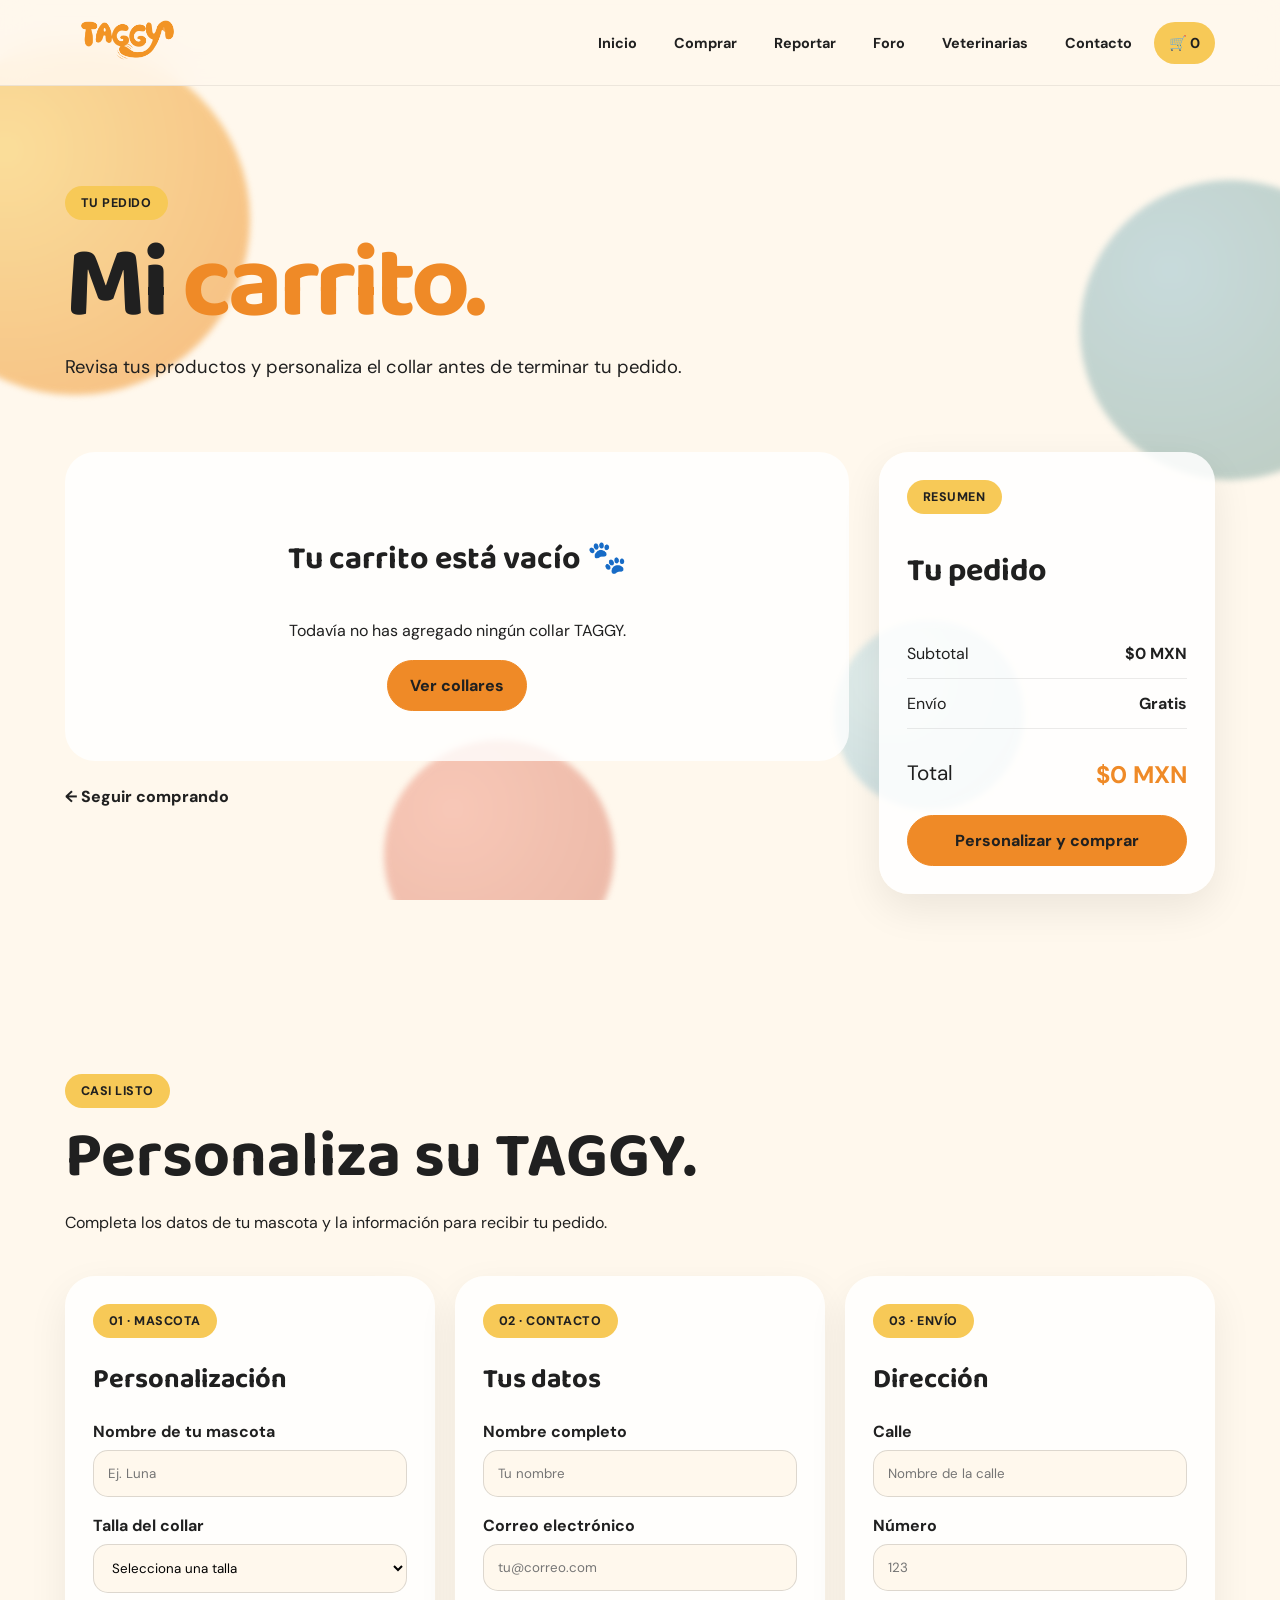
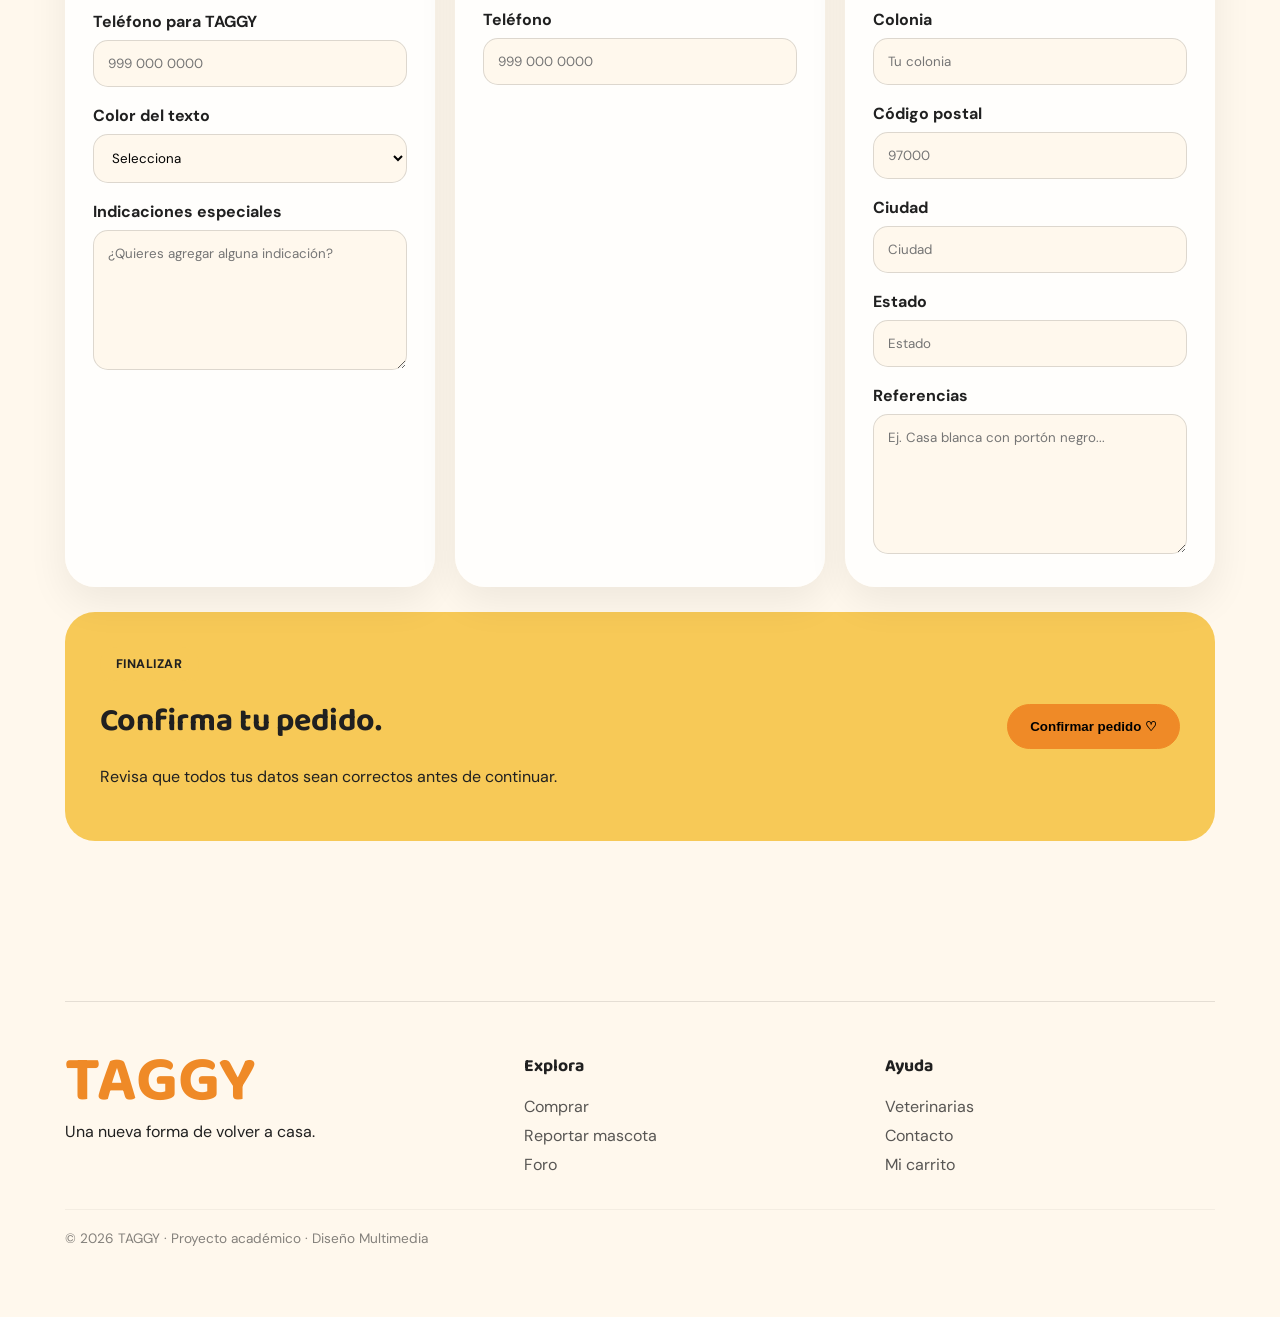
==== carrito.html @ a8201f5d "Add files via upload" ====
<!DOCTYPE html>
<html lang="es">

<head>

    <meta charset="UTF-8">

    <meta
        name="viewport"
        content="width=device-width, initial-scale=1.0"
    >

    <title>TAGGY | Mi carrito</title>
    <meta name="description" content="TAGGY: collares de identificación para mascotas, reportes de mascotas perdidas, foro y veterinarias aliadas.">
    <meta name="theme-color" content="#FFF8ED">
    <link rel="icon" href="taggy-logo.png">

    <link rel="stylesheet" href="styles.css">

</head>


<body>

    <div class="loader" aria-hidden="true"><img src="taggy-logo.png" alt=""></div>
    <div class="progress"></div>

    <!-- FONDO -->

    <div class="background">
        <div class="orb orb1"></div>
        <div class="orb orb2"></div>
        <div class="orb orb3"></div>
        <div class="orb orb4"></div>
    </div>


    <!-- MENÚ -->

    <header>

        <nav>

            <a href="index.html">

                <img
                    src="taggy-logo.png"
                    class="logo"
                    alt="TAGGY"
                >

            </a>


            <div class="menu">

                <a href="index.html">
                    Inicio
                </a>

                <a href="comprar.html">
                    Comprar
                </a>

                <a href="reportar.html">
                    Reportar
                </a>

                <a href="foro.html">
                    Foro
                </a>

                <a href="veterinarias.html">
                    Veterinarias
                </a>

                <a href="contacto.html">
                    Contacto
                </a>

                <a href="carrito.html" class="active">
                    🛒 <span id="cartCount">0</span>
                </a>

            </div>

        </nav>

    </header>


    <main>

        <!-- TÍTULO -->

        <section class="page-title">

            <span class="tag">
                TU PEDIDO
            </span>

            <h1>
                Mi
                <span>carrito.</span>
            </h1>

            <p>
                Revisa tus productos y personaliza el collar
                antes de terminar tu pedido.
            </p>

        </section>


        <!-- CARRITO -->

        <section class="cart-layout">


            <!-- PRODUCTOS -->

            <div>

                <div
                    id="cartItems"
                    class="cart-items"
                >
                </div>


                <a
                    href="comprar.html"
                    class="continue-shopping"
                >
                    ← Seguir comprando
                </a>

            </div>


            <!-- RESUMEN -->

            <div class="cart-summary">

                <span class="tag">
                    RESUMEN
                </span>

                <h3>
                    Tu pedido
                </h3>


                <div class="summary-line">

                    <span>
                        Subtotal
                    </span>

                    <strong id="cartSubtotal">
                        $0 MXN
                    </strong>

                </div>


                <div class="summary-line">

                    <span>
                        Envío
                    </span>

                    <strong>
                        Gratis
                    </strong>

                </div>


                <div class="summary-total">

                    <span>
                        Total
                    </span>

                    <strong id="cartTotal">
                        $0 MXN
                    </strong>

                </div>


                <a
                    href="#checkout"
                    class="button primary checkout-button"
                >
                    Personalizar y comprar
                </a>

            </div>

        </section>


        <!-- CHECKOUT -->

        <section
            class="section"
            id="checkout"
        >

            <div class="checkout-title">

                <span class="tag">
                    CASI LISTO
                </span>

                <h2>
                    Personaliza su TAGGY.
                </h2>

                <p>
                    Completa los datos de tu mascota y la
                    información para recibir tu pedido.
                </p>

            </div>


            <form id="checkoutForm">


                <div class="checkout-grid">


                    <!-- PERSONALIZACIÓN -->

                    <div class="checkout-card">

                        <span class="tag">
                            01 · MASCOTA
                        </span>

                        <h3>
                            Personalización
                        </h3>


                        <label>
                            Nombre de tu mascota
                        </label>

                        <input
                            type="text"
                            id="petName"
                            name="petName"
                            placeholder="Ej. Luna"
                            maxlength="15"
                            required
                        >


                        <label>
                            Talla del collar
                        </label>

                        <select
                            id="collarSize"
                            name="collarSize"
                            required
                        >

                            <option value="">
                                Selecciona una talla
                            </option>

                            <option value="CH">
                                CH · Pequeño
                            </option>

                            <option value="M">
                                M · Mediano
                            </option>

                            <option value="G">
                                G · Grande
                            </option>

                        </select>


                        <label>
                            Teléfono para TAGGY
                        </label>

                        <input
                            type="tel"
                            id="tagPhone"
                            name="tagPhone"
                            placeholder="999 000 0000"
                            required
                        >


                        <label>
                            Color del texto
                        </label>

                        <select
                            id="textColor"
                            name="textColor"
                            required
                        >

                            <option value="">
                                Selecciona
                            </option>

                            <option value="Negro">
                                Negro
                            </option>

                            <option value="Blanco">
                                Blanco
                            </option>

                            <option value="Naranja">
                                Naranja
                            </option>

                        </select>


                        <label>
                            Indicaciones especiales
                        </label>

                        <textarea
                            id="customNotes"
                            name="customNotes"
                            placeholder="¿Quieres agregar alguna indicación?"
                        ></textarea>

                    </div>


                    <!-- DATOS DEL CLIENTE -->

                    <div class="checkout-card">

                        <span class="tag">
                            02 · CONTACTO
                        </span>

                        <h3>
                            Tus datos
                        </h3>


                        <label>
                            Nombre completo
                        </label>

                        <input
                            type="text"
                            id="customerName"
                            name="customerName"
                            placeholder="Tu nombre"
                            required
                        >


                        <label>
                            Correo electrónico
                        </label>

                        <input
                            type="email"
                            id="customerEmail"
                            name="customerEmail"
                            placeholder="tu@correo.com"
                            required
                        >


                        <label>
                            Teléfono
                        </label>

                        <input
                            type="tel"
                            id="customerPhone"
                            name="customerPhone"
                            placeholder="999 000 0000"
                            required
                        >

                    </div>


                    <!-- DIRECCIÓN -->

                    <div class="checkout-card">

                        <span class="tag">
                            03 · ENVÍO
                        </span>

                        <h3>
                            Dirección
                        </h3>


                        <label>
                            Calle
                        </label>

                        <input
                            type="text"
                            id="street"
                            name="street"
                            placeholder="Nombre de la calle"
                            required
                        >


                        <label>
                            Número
                        </label>

                        <input
                            type="text"
                            id="houseNumber"
                            name="houseNumber"
                            placeholder="123"
                            required
                        >


                        <label>
                            Colonia
                        </label>

                        <input
                            type="text"
                            id="neighborhood"
                            name="neighborhood"
                            placeholder="Tu colonia"
                            required
                        >


                        <label>
                            Código postal
                        </label>

                        <input
                            type="text"
                            id="zipCode"
                            name="zipCode"
                            placeholder="97000"
                            maxlength="5"
                            required
                        >


                        <label>
                            Ciudad
                        </label>

                        <input
                            type="text"
                            id="city"
                            name="city"
                            placeholder="Ciudad"
                            required
                        >


                        <label>
                            Estado
                        </label>

                        <input
                            type="text"
                            id="state"
                            name="state"
                            placeholder="Estado"
                            required
                        >


                        <label>
                            Referencias
                        </label>

                        <textarea
                            id="references"
                            name="references"
                            placeholder="Ej. Casa blanca con portón negro..."
                        ></textarea>

                    </div>

                </div>


                <!-- CONFIRMACIÓN -->

                <div class="order-confirmation">

                    <div>

                        <span class="tag">
                            FINALIZAR
                        </span>

                        <h3>
                            Confirma tu pedido.
                        </h3>

                        <p>
                            Revisa que todos tus datos sean correctos
                            antes de continuar.
                        </p>

                    </div>


                    <button
                        type="submit"
                        class="button primary"
                    >
                        Confirmar pedido ♡
                    </button>

                </div>

            </form>


            <!-- MENSAJE DE COMPRA -->

            <div
                id="purchaseSuccess"
                class="purchase-success"
            >

                <div class="success-icon">
                    ✓
                </div>

                <span class="tag">
                    PEDIDO RECIBIDO
                </span>

                <h2>
                    ¡Gracias por elegir TAGGY!
                </h2>

                <p>
                    Tu número de pedido es
                    <strong id="orderNumber"></strong>.
                </p>

                <p>
                    Hemos registrado tu información.
                    Pronto recibirás noticias sobre tu pedido.
                </p>

                <a
                    href="index.html"
                    class="button primary"
                >
                    Volver al inicio
                </a>

            </div>

        </section>

    </main>


    <footer>
    <div>
        <h2>TAGGY</h2>
        <p>Una nueva forma de volver a casa.</p>
    </div>
    <div>
        <h4>Explora</h4>
        <a href="comprar.html">Comprar</a>
        <a href="reportar.html">Reportar mascota</a>
        <a href="foro.html">Foro</a>
    </div>
    <div>
        <h4>Ayuda</h4>
        <a href="veterinarias.html">Veterinarias</a>
        <a href="contacto.html">Contacto</a>
        <a href="carrito.html">Mi carrito</a>
    </div>
    <div class="footer-bottom">© 2026 TAGGY · Proyecto académico · Diseño Multimedia</div>
</footer>


    <script src="script.js"></script>

</body>

</html>
---- styles.css ----
@import url('https://fonts.googleapis.com/css2?family=Baloo+2:wght@500;600;700;800&family=DM+Sans:wght@400;500;600;700&display=swap');


/* =========================
   COLORES TAGGY
========================= */

:root {

    --cream: #FFF8ED;

    --orange: #EF8A27;

    --yellow: #F7C957;

    --sage: #86A79B;

    --blue: #9BC3CE;

    --coral: #D9826B;

    --black: #202020;

    --white: #FFFFFF;

}


/* =========================
   GENERAL
========================= */

* {

    box-sizing: border-box;

}


html {

    scroll-behavior: smooth;

}


body {

    margin: 0;

    background: var(--cream);

    color: var(--black);

    font-family: "DM Sans", sans-serif;

    overflow-x: hidden;

}


a {

    text-decoration: none;

    color: inherit;

}


h1,
h2,
h3 {

    font-family: "Baloo 2", sans-serif;

}


h1 {

    font-size: clamp(4rem, 8vw, 7rem);

    line-height: .9;

    letter-spacing: -4px;

    margin: 20px 0;

}


h2 {

    font-size: 4rem;

    line-height: .95;

}


h3 {

    font-size: 1.7rem;

}


p {

    line-height: 1.7;

}


/* =========================
   FONDO INTERACTIVO
========================= */

.background {

    position: fixed;

    inset: 0;

    z-index: -2;

    overflow: hidden;

    background: var(--cream);

}


.orb {

    position: absolute;

    border-radius: 50%;

    filter: blur(3px);

    opacity: .55;

    transition: transform .5s ease;

}


.orb1 {

    width: 350px;

    height: 350px;

    background:
        radial-gradient(circle at 30% 30%,
        #F7C957,
        #EF8A27);

    top: 5%;

    left: -100px;

}


.orb2 {

    width: 300px;

    height: 300px;

    background:
        radial-gradient(circle at 30% 30%,
        #9BC3CE,
        #86A79B);

    right: -100px;

    top: 20%;

}


.orb3 {

    width: 230px;

    height: 230px;

    background:
        radial-gradient(circle at 30% 30%,
        #F3A18C,
        #D9826B);

    bottom: -70px;

    left: 30%;

}


.orb4 {

    width: 190px;

    height: 190px;

    background:
        radial-gradient(circle at 30% 30%,
        #C9E3E8,
        #9BC3CE);

    right: 20%;

    bottom: 10%;

}


/* =========================
   HEADER
========================= */

header {

    position: sticky;

    top: 0;

    z-index: 20;

    background:
        rgba(255,248,237,.88);

    backdrop-filter: blur(15px);

    border-bottom:
        1px solid rgba(32,32,32,.08);

}


nav {

    width: min(1150px, 92%);

    min-height: 85px;

    margin: auto;

    display: flex;

    align-items: center;

    justify-content: space-between;

}


.logo {

    width: 125px;

    height: auto;

}


.menu {

    display: flex;

    gap: 7px;

}


.menu a {

    padding: 12px 15px;

    border-radius: 30px;

    font-size: .9rem;

    font-weight: 700;

    transition: .2s;

}


.menu a:hover,
.menu a.active {

    background: var(--yellow);

}


/* =========================
   HERO
========================= */

.hero {

    width: min(1150px, 92%);

    min-height: 700px;

    margin: auto;

    display: grid;

    grid-template-columns: 1fr 1fr;

    align-items: center;

    gap: 60px;

}


.hero-text {

    max-width: 650px;

}


.hero h1 span {

    color: var(--orange);

}


.hero-text p {

    font-size: 1.15rem;

    max-width: 600px;

}


.tag {

    display: inline-block;

    background: var(--yellow);

    padding: 9px 16px;

    border-radius: 30px;

    font-size: .78rem;

    font-weight: 800;

    letter-spacing: .04em;

}


.buttons {

    display: flex;

    gap: 12px;

    margin-top: 30px;

    flex-wrap: wrap;

}


.button {

    display: inline-flex;

    justify-content: center;

    align-items: center;

    padding: 14px 22px;

    border-radius: 30px;

    border: 1.5px solid var(--black);

    font-weight: 800;

    cursor: pointer;

    transition: .2s;

}


.button:hover {

    transform: translateY(-3px);

}


.primary {

    background: var(--orange);

    border-color: var(--orange);

}


.secondary {

    background: white;

}


/* =========================
   HERO ANIMAL
========================= */

.hero-image {

    position: relative;

    min-height: 500px;

    display: grid;

    place-items: center;

}


.circle {

    width: 430px;

    height: 430px;

    border-radius: 50%;

    background: var(--sage);

    position: absolute;

}


.animal-card {

    position: relative;

    width: 390px;

    padding: 25px;

    background:
        rgba(255,255,255,.75);

    backdrop-filter: blur(15px);

    border-radius: 35px;

    box-shadow:
        0 20px 50px rgba(0,0,0,.10);

    transform: rotate(2deg);

}


.small-lines {

    display: flex;

    gap: 8px;

    margin-bottom: 18px;

}


.small-lines span {

    width: 55px;

    height: 8px;

    border-radius: 20px;

    background: var(--orange);

}


.small-lines span:nth-child(2) {

    background: var(--blue);

}


.small-lines span:nth-child(3) {

    background: var(--yellow);

}


.animal-box {

    width: 100%;

    min-height: 230px;

    border-radius: 25px;

    background:
        linear-gradient(
            140deg,
            var(--blue),
            var(--sage)
        );

    display: flex;

    justify-content: center;

    align-items: center;

    overflow: hidden;

}


.animal-box img {

    max-width: 95%;

    max-height: 270px;

    object-fit: contain;

}


/* =========================
   SECCIONES
========================= */

.section {

    width: min(1150px, 92%);

    margin: auto;

    padding: 100px 0;

}


.section-title {

    max-width: 700px;

    margin-bottom: 40px;

}


.section-title h2 {

    margin: 20px 0;

}


.section-title p {

    max-width: 600px;

}


/* =========================
   CARDS
========================= */

.cards {

    display: grid;

    grid-template-columns:
        repeat(3, 1fr);

    gap: 18px;

}


.card {

    background:
        rgba(255,255,255,.75);

    padding: 30px;

    border-radius: 30px;

    box-shadow:
        0 15px 35px rgba(0,0,0,.08);

    border:
        1px solid rgba(0,0,0,.07);

    transition: .25s;

}


.card:hover {

    transform:
        translateY(-7px);

}


.card.yellow {

    background: var(--yellow);

}


.card.blue {

    background: var(--blue);

}


.card.coral {

    background: var(--coral);

}


.icon {

    width: 50px;

    height: 50px;

    display: grid;

    place-items: center;

    border-radius: 15px;

    background: var(--cream);

    font-size: 1.4rem;

    margin-bottom: 20px;

}


.number {

    font-family: "Baloo 2";

    font-size: 2.5rem;

    font-weight: 800;

    color: var(--orange);

}


.card-link {

    display: inline-block;

    margin-top: 15px;

    font-weight: 800;

}


/* =========================
   PÁGINAS INTERNAS
========================= */

.page-title {

    width: min(1150px, 92%);

    margin: auto;

    padding: 100px 0 50px;

}


.page-title h1 span {

    color: var(--orange);

}


.page-title p {

    max-width: 700px;

    font-size: 1.15rem;

}


/* =========================
   FORMULARIOS
========================= */

.form-section {

    width: min(1150px, 92%);

    margin: auto;

    display: grid;

    grid-template-columns:
        1.2fr .8fr;

    gap: 25px;

}


.form-card,
.side-card {

    background:
        rgba(255,255,255,.78);

    border-radius: 30px;

    padding: 30px;

    box-shadow:
        0 15px 40px rgba(0,0,0,.08);

}


form {

    margin-top: 25px;

}


label {

    display: block;

    font-weight: 700;

    margin:
        18px 0 8px;

}


input,
textarea,
select {

    width: 100%;

    padding: 14px;

    border-radius: 15px;

    border:
        1.5px solid rgba(32,32,32,.15);

    background: var(--cream);

    font-family: inherit;

    outline: none;

}


textarea {

    min-height: 140px;

    resize: vertical;

}


input:focus,
textarea:focus,
select:focus {

    border-color: var(--orange);

}


.notice {

    background: var(--yellow);

    padding: 17px;

    border-radius: 18px;

    line-height: 1.5;

}


.side-card h3 {

    margin-top: 25px;

}


/* =========================
   REPORTES Y FORO
========================= */

#reportList,
#forumList {

    display: grid;

    gap: 15px;

}


.report,
.forum-post {

    background:
        rgba(255,255,255,.8);

    border-radius: 25px;

    padding: 25px;

    border:
        1px solid rgba(0,0,0,.08);

}


.report h3,
.forum-post h3 {

    margin-bottom: 5px;

}


.empty {

    padding: 35px;

    text-align: center;

    border:
        1.5px dashed rgba(0,0,0,.2);

    border-radius: 20px;

}


/* =========================
   VETERINARIAS
========================= */

.vet-grid {

    display: grid;

    grid-template-columns:
        repeat(2,1fr);

    gap: 20px;

}


.vet-card {

    background:
        rgba(255,255,255,.8);

    padding: 28px;

    border-radius: 28px;

    box-shadow:
        0 15px 35px rgba(0,0,0,.07);

}


.hours {

    background: var(--cream);

    padding: 16px;

    border-radius: 18px;

    line-height: 1.7;

    margin-top: 20px;

}


.add-card {

    border:
        2px dashed var(--blue);

}


/* =========================
   ALIANZA
========================= */

.alliance-box {

    background: var(--yellow);

    border-radius: 35px;

    padding: 40px;

    display: flex;

    justify-content: space-between;

    align-items: center;

    gap: 30px;

}


.alliance-box h2 {

    max-width: 600px;

}


/* =========================
   CONTACTO
========================= */

.contact-section {

    width: min(1150px, 92%);

    margin: auto;

    display: grid;

    grid-template-columns:
        .9fr 1.1fr;

    gap: 25px;

}


.contact-info {

    background:
        rgba(255,255,255,.7);

    padding: 30px;

    border-radius: 30px;

}


.contact-info h2 {

    font-size: 3.2rem;

}


.contact-item {

    display: flex;

    gap: 15px;

    align-items: center;

    border-bottom:
        1px solid rgba(0,0,0,.08);

    padding: 15px 0;

}


.contact-item p {

    margin: 5px 0;

}


/* =========================
   ANIMALITO FLOTANTE
========================= */

.floating-animal {

    position: fixed;

    right: 25px;

    bottom: 20px;

    width: 140px;

    z-index: 10;

    pointer-events: none;

    animation: floating 4s ease-in-out infinite;

}


.floating-animal img {

    width: 100%;

    height: 140px;

    object-fit: contain;

    filter:
        drop-shadow(
            0 10px 10px rgba(0,0,0,.10)
        );

}


@keyframes floating {

    0% {

        transform:
            translateY(0)
            rotate(0deg);

    }

    50% {

        transform:
            translateY(-12px)
            rotate(2deg);

    }

    100% {

        transform:
            translateY(0)
            rotate(0deg);

    }

}


/* =========================
   FOOTER
========================= */

footer {

    width: min(1150px,92%);

    margin: 60px auto 0;

    padding: 50px 0 70px;

    border-top:
        1px solid rgba(0,0,0,.1);

}


footer h2 {

    color: var(--orange);

    margin: 0;

}


footer p {

    margin-top: 5px;

}


footer span {

    opacity: .55;

    font-size: .85rem;

}


/* =========================
   RESPONSIVE
========================= */

@media(max-width: 850px) {


    .menu {

        gap: 2px;

    }


    .menu a {

        padding:
            9px 8px;

        font-size:
            .78rem;

    }


    .hero {

        grid-template-columns: 1fr;

        padding-top: 60px;

    }


    .hero-image {

        min-height: 400px;

    }


    .cards {

        grid-template-columns: 1fr;

    }


    .form-section {

        grid-template-columns: 1fr;

    }


    .vet-grid {

        grid-template-columns: 1fr;

    }


    .contact-section {

        grid-template-columns: 1fr;

    }


    .alliance-box {

        flex-direction: column;

        align-items: flex-start;

    }

}


@media(max-width: 550px) {


    nav {

        min-height: 70px;

    }


    .logo {

        width: 100px;

    }


    .menu a {

        font-size: .68rem;

        padding: 8px 6px;

    }


    h1 {

        font-size: 4rem;

    }


    h2 {

        font-size: 3rem;

    }


    .animal-card {

        width: 90%;

    }


    .circle {

        width: 330px;

        height: 330px;

    }


    .floating-animal {

        width: 100px;

        right: 5px;

    }


    .floating-animal img {

        height: 100px;

    }

}
/* ========================================
   TIENDA TAGGY
======================================== */

.shop-section {
    width: min(1150px, 92%);
    margin: auto;
    padding: 20px 0 80px;
}

.product-grid {
    display: grid;
    grid-template-columns: repeat(3, 1fr);
    gap: 25px;
}

.product-card {
    background: rgba(255,255,255,.8);
    border-radius: 30px;
    padding: 20px;
    box-shadow: 0 15px 40px rgba(0,0,0,.08);
    border: 1px solid rgba(0,0,0,.06);
    transition: .25s;
}

.product-card:hover {
    transform: translateY(-8px);
}

.product-image {
    width: 100%;
    height: 300px;
    border-radius: 23px;
    overflow: hidden;
    background: var(--blue);
    margin-bottom: 22px;
}

.product-image img {
    width: 100%;
    height: 100%;
    object-fit: cover;
}

.product-card h3 {
    margin: 17px 0 8px;
}

.product-card p {
    opacity: .75;
}

.product-bottom {
    display: flex;
    flex-direction: column;
    gap: 18px;
    margin-top: 25px;
}

.price {
    font-family: "Baloo 2", sans-serif;
    font-size: 1.8rem;
    color: var(--orange);
}

.add-cart {
    width: 100%;
}

.cart-menu {
    background: var(--cream);
}

.shop-info {
    background: var(--yellow);
    padding: 45px;
    border-radius: 35px;

    display: flex;
    justify-content: space-between;
    align-items: center;
    gap: 40px;
}

.shop-info h2 {
    margin: 20px 0 10px;
    max-width: 650px;
}


/* ========================================
   CARRITO
======================================== */

.cart-layout {
    width: min(1150px, 92%);
    margin: auto;

    display: grid;
    grid-template-columns: 1.4fr .6fr;
    gap: 30px;

    padding-bottom: 80px;
}

.cart-items {
    display: grid;
    gap: 15px;
}

.cart-item {
    background: rgba(255,255,255,.82);
    border-radius: 25px;
    padding: 18px;

    display: grid;
    grid-template-columns: 120px 1fr auto;
    align-items: center;
    gap: 20px;

    box-shadow: 0 10px 30px rgba(0,0,0,.06);
}

.cart-item-image {
    width: 120px;
    height: 120px;
    border-radius: 20px;
    object-fit: cover;
    background: var(--blue);
}

.cart-item-info h3 {
    margin: 0 0 5px;
}

.cart-item-info p {
    margin: 0;
    opacity: .65;
}

.cart-actions {
    display: flex;
    align-items: center;
    gap: 8px;
    margin-top: 12px;
}

.quantity-button {
    width: 35px;
    height: 35px;
    border-radius: 50%;

    border: none;
    background: var(--yellow);

    cursor: pointer;
    font-weight: 800;
    font-size: 1rem;
}

.remove-item {
    border: none;
    background: transparent;
    cursor: pointer;
    color: var(--coral);
    font-weight: 700;
    margin-left: 10px;
}

.cart-item-price {
    font-family: "Baloo 2", sans-serif;
    font-size: 1.4rem;
    font-weight: 800;
}

.cart-summary {
    background: rgba(255,255,255,.85);
    border-radius: 30px;
    padding: 28px;
    height: fit-content;
    position: sticky;
    top: 110px;

    box-shadow: 0 15px 40px rgba(0,0,0,.08);
}

.cart-summary h3 {
    font-size: 2rem;
}

.summary-line {
    display: flex;
    justify-content: space-between;
    padding: 14px 0;

    border-bottom: 1px solid rgba(0,0,0,.08);
}

.summary-total {
    display: flex;
    justify-content: space-between;

    margin-top: 15px;
    padding-top: 15px;

    font-size: 1.3rem;
}

.summary-total strong {
    color: var(--orange);
    font-size: 1.5rem;
}

.checkout-button {
    width: 100%;
    margin-top: 25px;
}

.continue-shopping {
    display: inline-block;
    margin-top: 25px;
    font-weight: 800;
}

.empty-cart {
    background: rgba(255,255,255,.8);
    padding: 50px 30px;
    text-align: center;
    border-radius: 30px;
}

.empty-cart h3 {
    font-size: 2rem;
}


/* ========================================
   CHECKOUT
======================================== */

.checkout-title {
    max-width: 700px;
    margin-bottom: 40px;
}

.checkout-title h2 {
    margin: 20px 0;
}

.checkout-grid {
    display: grid;
    grid-template-columns: repeat(3, 1fr);
    gap: 20px;
}

.checkout-card {
    background: rgba(255,255,255,.82);
    border-radius: 30px;
    padding: 28px;

    box-shadow: 0 15px 40px rgba(0,0,0,.07);
}

.checkout-card h3 {
    margin: 20px 0;
}

.order-confirmation {
    background: var(--yellow);

    margin-top: 25px;
    padding: 35px;

    border-radius: 30px;

    display: flex;
    justify-content: space-between;
    align-items: center;
    gap: 30px;
}

.order-confirmation h3 {
    margin: 15px 0 5px;
    font-size: 2rem;
}

.purchase-success {
    display: none;

    background: rgba(255,255,255,.9);

    max-width: 700px;
    margin: 60px auto;
    padding: 50px;

    text-align: center;
    border-radius: 35px;

    box-shadow: 0 20px 50px rgba(0,0,0,.1);
}

.purchase-success.show {
    display: block;
}

.success-icon {
    width: 80px;
    height: 80px;

    margin: 0 auto 25px;

    display: grid;
    place-items: center;

    border-radius: 50%;
    background: var(--sage);

    color: white;
    font-size: 2.5rem;
    font-weight: 800;
}

.purchase-success h2 {
    margin: 20px 0 10px;
}


/* ========================================
   RESPONSIVE TIENDA
======================================== */

@media(max-width: 900px) {

    .product-grid {
        grid-template-columns: 1fr;
    }

    .cart-layout {
        grid-template-columns: 1fr;
    }

    .cart-summary {
        position: static;
    }

    .checkout-grid {
        grid-template-columns: 1fr;
    }

    .shop-info {
        flex-direction: column;
        align-items: flex-start;
    }

}


@media(max-width: 600px) {

    .cart-item {
        grid-template-columns: 90px 1fr;
    }

    .cart-item-image {
        width: 90px;
        height: 90px;
    }

    .cart-item-price {
        grid-column: 2;
    }

    .order-confirmation {
        flex-direction: column;
        align-items: flex-start;
    }

}

/* ==========================================================
   TAGGY · VERSIÓN PRO (animaciones y detalles de sitio real)
========================================================== */
::selection{background:var(--orange);color:#fff}
.loader{position:fixed;inset:0;z-index:999;background:var(--cream);display:grid;place-items:center;animation:loaderOut .6s ease 1s forwards;pointer-events:none}
.loader img{width:190px;animation:loaderPop 1s ease both}
@keyframes loaderPop{0%{transform:scale(.6) rotate(-6deg);opacity:0}60%{transform:scale(1.08) rotate(2deg);opacity:1}100%{transform:scale(1) rotate(0)}}
@keyframes loaderOut{to{opacity:0;visibility:hidden}}
.progress{position:fixed;top:0;left:0;height:4px;width:0;background:linear-gradient(90deg,var(--yellow),var(--orange),var(--coral));z-index:100}
header{transition:box-shadow .3s,background .3s}
header.scrolled{box-shadow:0 10px 30px rgba(0,0,0,.08)}
header.scrolled nav{min-height:68px}
nav{transition:min-height .3s}
.menu a{position:relative}
.menu a:hover{transform:translateY(-2px)}
.menu-toggle{display:none;width:46px;height:46px;border:0;border-radius:50%;background:var(--yellow);cursor:pointer;flex-direction:column;gap:5px;align-items:center;justify-content:center}
.menu-toggle span{width:20px;height:2.5px;background:var(--black);border-radius:3px;transition:.3s}
.menu-toggle.open span:nth-child(1){transform:translateY(7.5px) rotate(45deg)}
.menu-toggle.open span:nth-child(2){opacity:0}
.menu-toggle.open span:nth-child(3){transform:translateY(-7.5px) rotate(-45deg)}

/* entrada del hero */
.hero-text>*{opacity:0;animation:rise .9s cubic-bezier(.2,.7,.2,1) forwards}
.hero-text>*:nth-child(1){animation-delay:1.1s}.hero-text>*:nth-child(2){animation-delay:1.2s}
.hero-text>*:nth-child(3){animation-delay:1.3s}.hero-text>*:nth-child(4){animation-delay:1.4s}
.hero-image{opacity:0;animation:rise 1s cubic-bezier(.2,.7,.2,1) 1.3s forwards}
.hero h1 span{display:inline-block;animation:wiggle 3s ease-in-out 2.4s infinite}
.circle{animation:pulse 6s ease-in-out infinite}
.animal-card{animation:bob 5s ease-in-out infinite}
@keyframes rise{from{opacity:0;transform:translateY(40px)}to{opacity:1;transform:none}}
@keyframes wiggle{0%,100%{transform:rotate(0)}10%{transform:rotate(-4deg) scale(1.05)}20%{transform:rotate(3deg)}30%{transform:rotate(0)}}
@keyframes pulse{0%,100%{transform:scale(1)}50%{transform:scale(1.07)}}
@keyframes bob{0%,100%{transform:rotate(2deg) translateY(0)}50%{transform:rotate(-1deg) translateY(-14px)}}
@keyframes pop{from{opacity:0;transform:scale(.92) translateY(14px)}to{opacity:1;transform:none}}
.orb1{animation:drift 14s ease-in-out infinite}.orb2{animation:drift 18s ease-in-out infinite reverse}
.orb3{animation:drift 16s ease-in-out infinite}.orb4{animation:drift 20s ease-in-out infinite reverse}
@keyframes drift{0%,100%{margin:0}50%{margin:30px -25px}}

/* aparecer al hacer scroll */
.reveal{opacity:0;transform:translateY(36px);transition:opacity .8s cubic-bezier(.2,.7,.2,1),transform .8s cubic-bezier(.2,.7,.2,1);transition-delay:var(--d,0s)}
.reveal.in{opacity:1;transform:none}
.report,.forum-post{animation:pop .5s ease both}

/* botones con brillo */
.button{position:relative;overflow:hidden}
.button::after{content:"";position:absolute;top:0;left:-80%;width:50%;height:100%;background:linear-gradient(120deg,transparent,rgba(255,255,255,.55),transparent);transform:skewX(-20deg);transition:left .6s}
.button:hover::after{left:130%}
.button:active{transform:scale(.96)}
.product-image img,.animal-box img{transition:transform .6s ease}
.product-card:hover .product-image img,.animal-box:hover img{transform:scale(1.08)}
input:focus,textarea:focus,select:focus{box-shadow:0 0 0 4px rgba(239,138,39,.18)}

/* franja que se mueve */
.marquee{overflow:hidden;background:var(--black);color:var(--cream);padding:18px 0;transform:rotate(-1.2deg);margin:30px -2%}
.marquee-track{display:flex;gap:40px;width:max-content;animation:scroll 28s linear infinite;font-family:"Baloo 2",sans-serif;font-size:1.6rem;font-weight:700;white-space:nowrap}
.marquee-track b{color:var(--orange)}
@keyframes scroll{to{transform:translateX(-50%)}}

/* números */
.stats{display:grid;grid-template-columns:repeat(3,1fr);gap:18px;text-align:center}
.stat{background:rgba(255,255,255,.75);border-radius:30px;padding:35px 20px;box-shadow:0 15px 35px rgba(0,0,0,.07)}
.stat strong{display:block;font-family:"Baloo 2",sans-serif;font-size:4rem;line-height:1;color:var(--orange)}
.stat span{font-weight:700}

/* preguntas frecuentes */
.faq-list{display:grid;gap:12px;max-width:800px}
.faq-list details{background:rgba(255,255,255,.8);border-radius:22px;padding:20px 26px;border:1px solid rgba(0,0,0,.07);transition:.3s}
.faq-list details[open]{background:var(--yellow)}
.faq-list summary{cursor:pointer;font-weight:800;font-size:1.1rem;list-style:none;display:flex;justify-content:space-between;gap:15px}
.faq-list summary::-webkit-details-marker{display:none}
.faq-list summary::after{content:"+";font-size:1.6rem;line-height:1;transition:transform .3s}
.faq-list details[open] summary::after{transform:rotate(45deg)}
.faq-list p{margin:12px 0 0}

/* banda final */
.cta-band{background:var(--orange);border-radius:40px;padding:60px 40px;text-align:center;position:relative;overflow:hidden}
.cta-band h2{margin:0 0 15px}
.cta-band .button.secondary{margin-top:10px}
.cta-band::before,.cta-band::after{content:"🐾";position:absolute;font-size:7rem;opacity:.15;animation:wiggle 5s infinite}
.cta-band::before{left:3%;top:5%}.cta-band::after{right:4%;bottom:0}

/* footer completo */
footer{display:grid;grid-template-columns:1.3fr 1fr 1fr;gap:30px}
footer h4{font-family:"Baloo 2",sans-serif;font-size:1.1rem;margin:0 0 12px}
footer a{display:block;padding:4px 0;opacity:.75;transition:.2s}
footer a:hover{opacity:1;color:var(--orange);transform:translateX(4px)}
.footer-bottom{grid-column:1/-1;opacity:.55;font-size:.85rem;border-top:1px solid rgba(0,0,0,.08);padding-top:20px}

/* avisos y huellitas */
.toast{position:fixed;left:50%;bottom:30px;transform:translate(-50%,120px);background:var(--black);color:#fff;padding:16px 26px;border-radius:30px;font-weight:700;z-index:200;transition:transform .5s cubic-bezier(.2,1.4,.4,1);max-width:90%;text-align:center}
.toast.show{transform:translate(-50%,0)}
.paw{position:fixed;pointer-events:none;z-index:150;font-size:1.6rem;animation:pawUp 1s ease-out forwards}
@keyframes pawUp{to{transform:translateY(-90px) rotate(var(--r));opacity:0}}

@media(max-width:850px){
  .menu-toggle{display:flex}
  .menu{position:absolute;top:100%;left:4%;right:4%;flex-direction:column;gap:4px;background:var(--cream);padding:14px;border-radius:25px;box-shadow:0 20px 40px rgba(0,0,0,.15);opacity:0;visibility:hidden;transform:translateY(-12px);transition:.3s}
  .menu.open{opacity:1;visibility:visible;transform:none}
  .menu a{font-size:1rem!important;padding:14px 18px!important}
  nav{position:relative}
  .stats{grid-template-columns:1fr}
  footer{grid-template-columns:1fr}
  h2{font-size:3rem}
}
@media(prefers-reduced-motion:reduce){*,*::before,*::after{animation-duration:.01ms!important;animation-iteration-count:1!important;transition-duration:.01ms!important}.reveal{opacity:1;transform:none}}
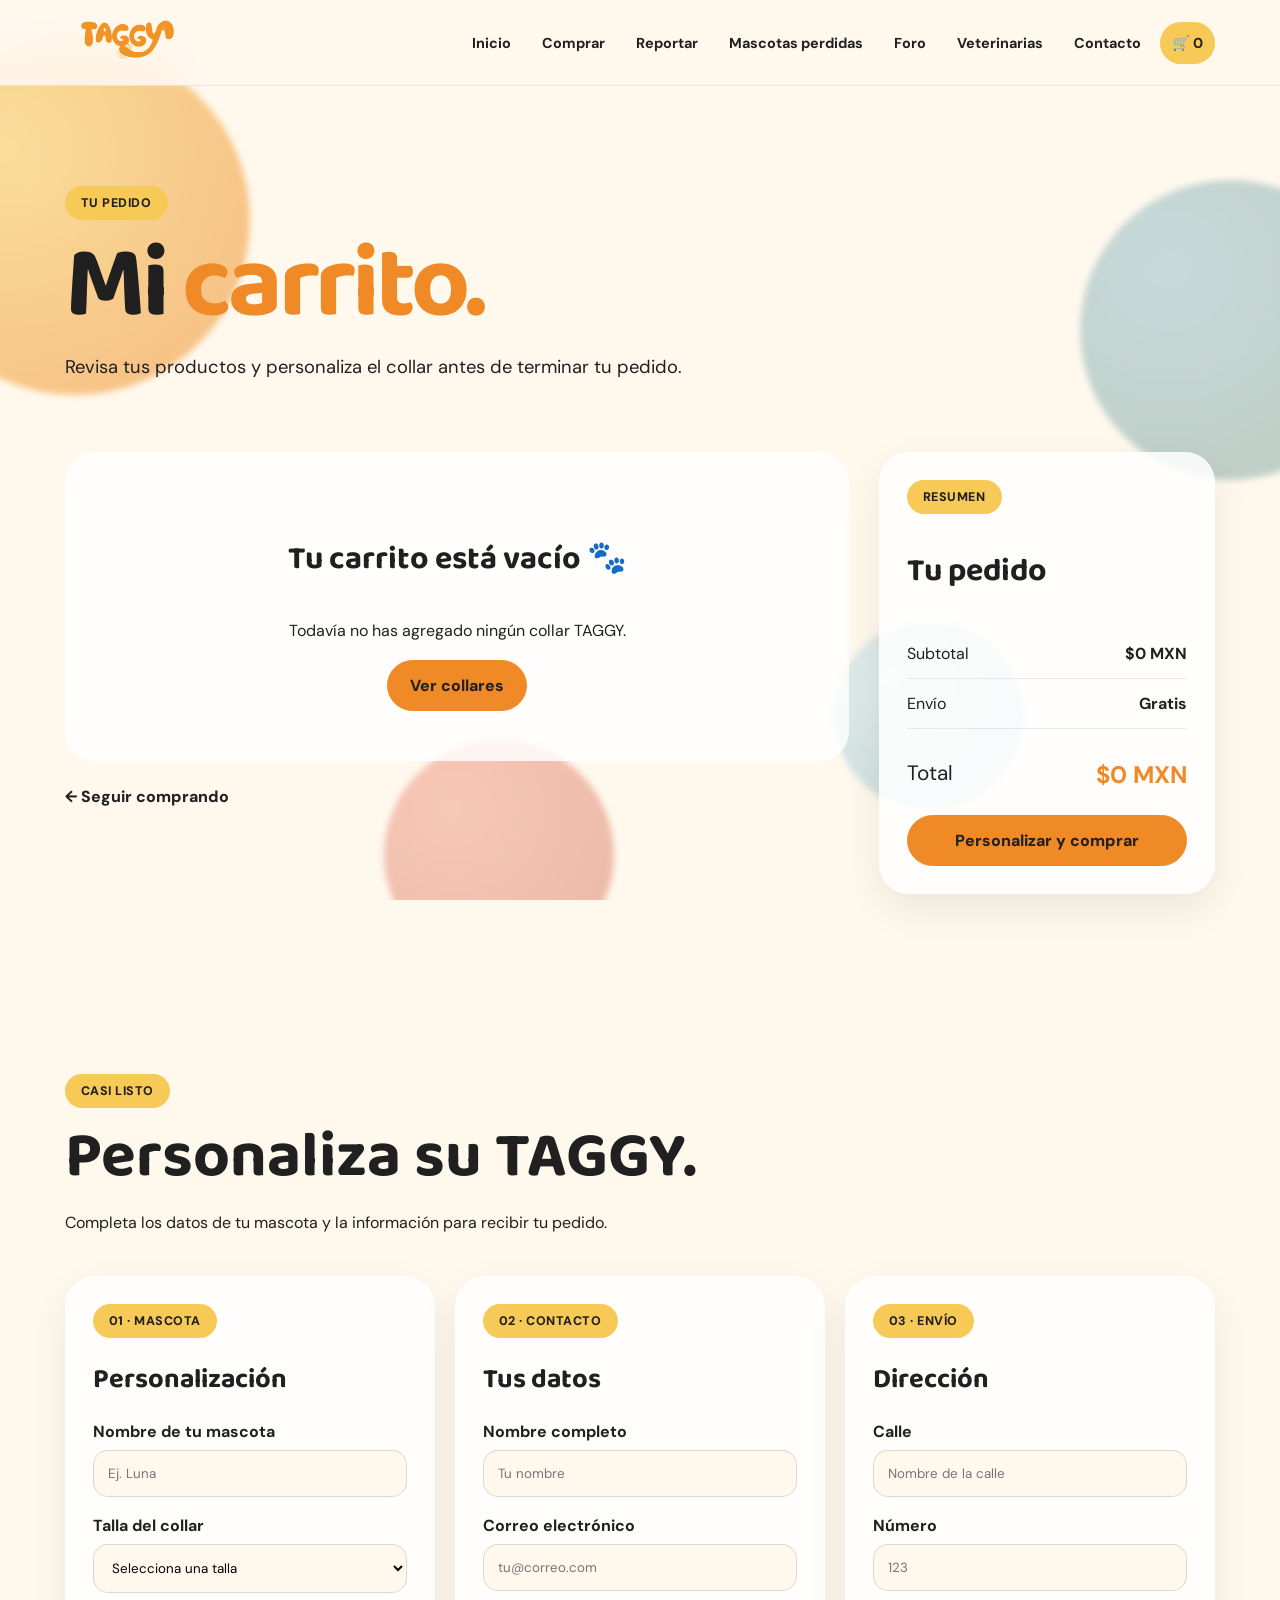
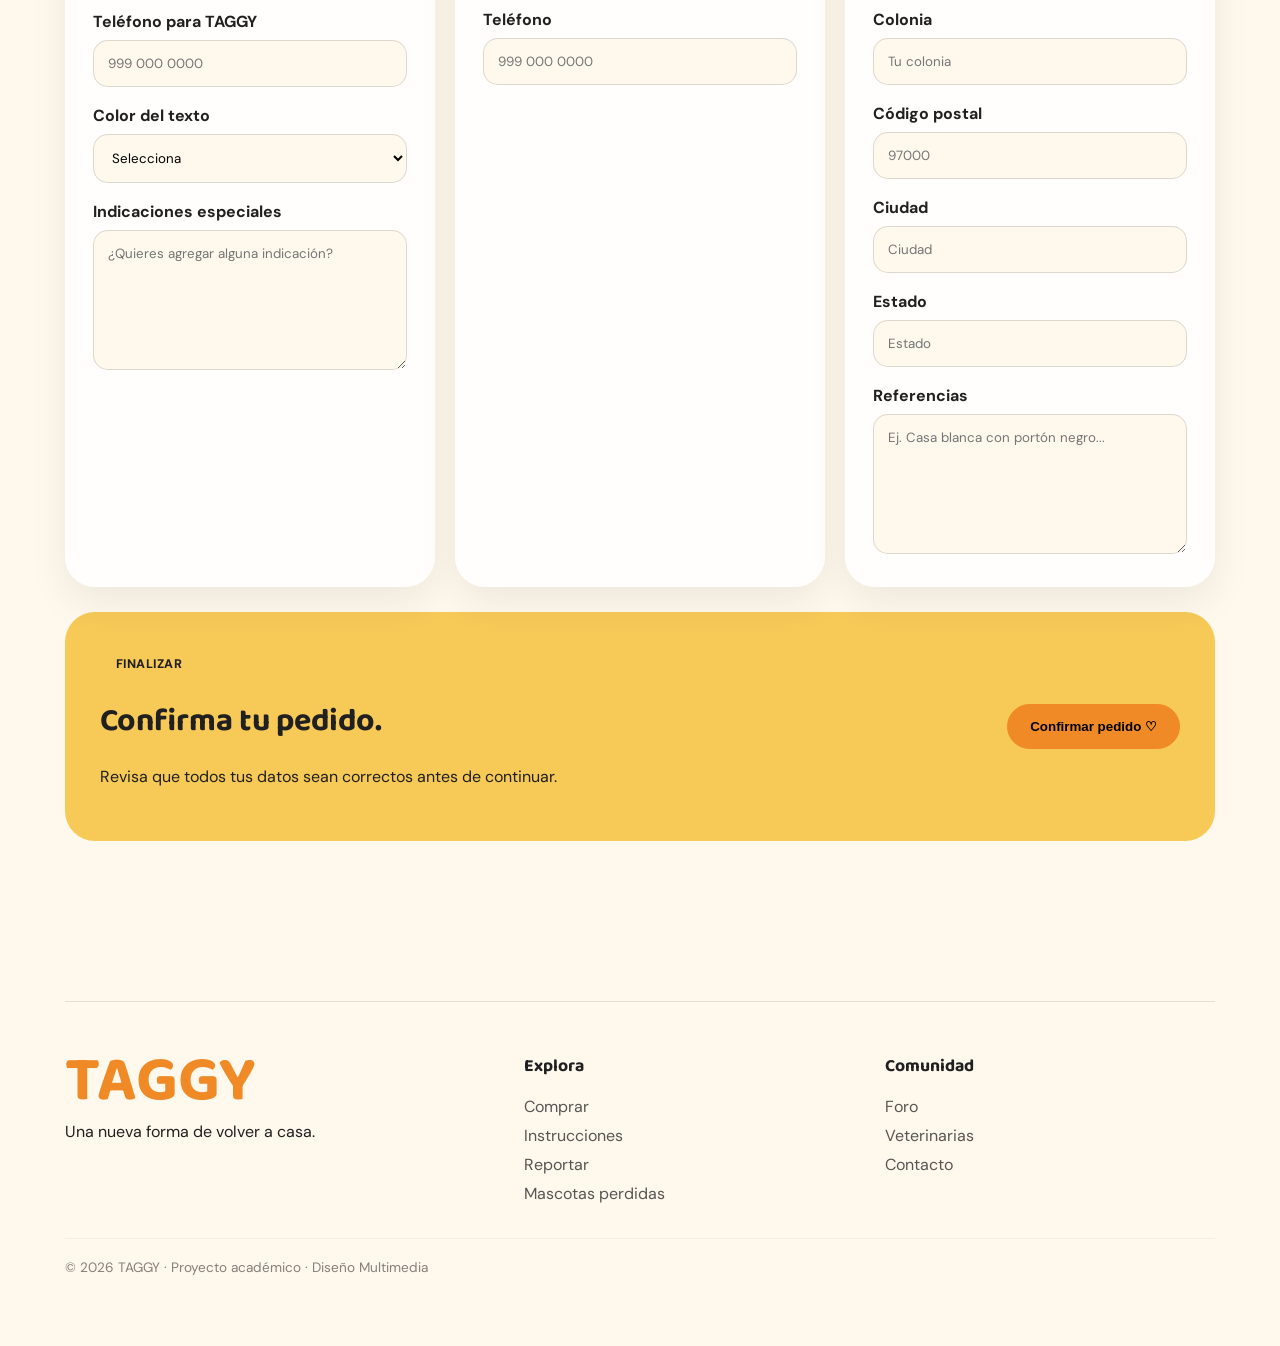
==== commit 697c1744: "Add files via upload" ====
--- a/carrito.html
+++ b/carrito.html
@@ -11,7 +11,7 @@
     >
 
     <title>TAGGY | Mi carrito</title>
-    <meta name="description" content="TAGGY: collares de identificación para mascotas, reportes de mascotas perdidas, foro y veterinarias aliadas.">
+    <meta name="description" content="TAGGY: placa de identificación con NFC para el collar de tu mascota, reportes de mascotas perdidas, foro y veterinarias aliadas.">
     <meta name="theme-color" content="#FFF8ED">
     <link rel="icon" href="taggy-logo.png">
 
@@ -21,8 +21,7 @@
 
 
 <body>
-
-    <div class="loader" aria-hidden="true"><img src="taggy-logo.png" alt=""></div>
+    <div class="loader" aria-hidden="true"><div><img src="taggy-logo.png" alt=""><p>📲 Acerca tu celular a la placa</p></div></div>
     <div class="progress"></div>
 
     <!-- FONDO -->
@@ -52,37 +51,7 @@
             </a>
 
 
-            <div class="menu">
-
-                <a href="index.html">
-                    Inicio
-                </a>
-
-                <a href="comprar.html">
-                    Comprar
-                </a>
-
-                <a href="reportar.html">
-                    Reportar
-                </a>
-
-                <a href="foro.html">
-                    Foro
-                </a>
-
-                <a href="veterinarias.html">
-                    Veterinarias
-                </a>
-
-                <a href="contacto.html">
-                    Contacto
-                </a>
-
-                <a href="carrito.html" class="active">
-                    🛒 <span id="cartCount">0</span>
-                </a>
-
-            </div>
+            <div class="menu"><a href="index.html">Inicio</a><a href="comprar.html">Comprar</a><a href="reportar.html">Reportar</a><a href="perdidas.html">Mascotas perdidas</a><a href="foro.html">Foro</a><a href="veterinarias.html">Veterinarias</a><a href="contacto.html">Contacto</a><a href="carrito.html" class="cart-menu active">🛒 <span id="cartCount">0</span></a></div>
 
         </nav>
 
@@ -583,22 +552,9 @@
 
 
     <footer>
-    <div>
-        <h2>TAGGY</h2>
-        <p>Una nueva forma de volver a casa.</p>
-    </div>
-    <div>
-        <h4>Explora</h4>
-        <a href="comprar.html">Comprar</a>
-        <a href="reportar.html">Reportar mascota</a>
-        <a href="foro.html">Foro</a>
-    </div>
-    <div>
-        <h4>Ayuda</h4>
-        <a href="veterinarias.html">Veterinarias</a>
-        <a href="contacto.html">Contacto</a>
-        <a href="carrito.html">Mi carrito</a>
-    </div>
+    <div><h2>TAGGY</h2><p>Una nueva forma de volver a casa.</p></div>
+    <div><h4>Explora</h4><a href="comprar.html">Comprar</a><a href="instrucciones.html">Instrucciones</a><a href="reportar.html">Reportar</a><a href="perdidas.html">Mascotas perdidas</a></div>
+    <div><h4>Comunidad</h4><a href="foro.html">Foro</a><a href="veterinarias.html">Veterinarias</a><a href="contacto.html">Contacto</a></div>
     <div class="footer-bottom">© 2026 TAGGY · Proyecto académico · Diseño Multimedia</div>
 </footer>
 
--- a/styles.css
+++ b/styles.css
@@ -1686,6 +1686,315 @@
         align-items: flex-start;
     }
 
+}
+
+/* ========================================
+   REPORTES CON FOTO
+======================================== */
+
+input[type="file"] {
+    padding: 12px;
+    cursor: pointer;
+}
+
+.photo-preview {
+    display: none;
+    width: 100%;
+    max-height: 260px;
+    object-fit: cover;
+    border-radius: 18px;
+    margin-top: 12px;
+}
+
+.photo-preview.show {
+    display: block;
+}
+
+.report {
+    display: grid;
+    grid-template-columns: 220px 1fr;
+    gap: 22px;
+    align-items: start;
+}
+
+.report:not(:has(.report-photo)) {
+    grid-template-columns: 1fr;
+}
+
+.report-photo {
+    width: 220px;
+    height: 220px;
+    object-fit: cover;
+    border-radius: 20px;
+    background: var(--blue);
+}
+
+.report-body h3 {
+    margin: 12px 0 6px;
+}
+
+.report-body p {
+    margin: 6px 0;
+}
+
+
+/* ========================================
+   REPORTES RECIENTES
+======================================== */
+
+.recent-section {
+    padding-bottom: 20px;
+}
+
+.recent-grid {
+    display: grid;
+    grid-template-columns: repeat(3, 1fr);
+    gap: 20px;
+}
+
+.recent-card {
+    background: rgba(255,255,255,.82);
+    border-radius: 30px;
+    overflow: hidden;
+    box-shadow: 0 15px 40px rgba(0,0,0,.08);
+    transition: .25s;
+}
+
+.recent-card:hover {
+    transform: translateY(-7px);
+}
+
+.recent-photo {
+    position: relative;
+    height: 280px;
+    background: var(--blue);
+}
+
+.recent-photo img {
+    width: 100%;
+    height: 100%;
+    object-fit: cover;
+}
+
+.recent-badge {
+    position: absolute;
+    top: 15px;
+    left: 15px;
+    background: var(--orange);
+    padding: 8px 14px;
+    border-radius: 30px;
+    font-size: .75rem;
+    font-weight: 800;
+    letter-spacing: .04em;
+}
+
+.recent-info {
+    padding: 22px 25px 26px;
+}
+
+.recent-info h3 {
+    margin: 0 0 8px;
+}
+
+.recent-info p {
+    margin: 6px 0;
+}
+
+@media(max-width: 900px) {
+
+    .recent-grid {
+        grid-template-columns: 1fr;
+    }
+
+    .report {
+        grid-template-columns: 1fr;
+    }
+
+    .report-photo {
+        width: 100%;
+        height: 240px;
+    }
+
+}
+
+
+/* ========================================
+   FORO · PREGUNTAS FRECUENTES
+======================================== */
+
+.faq-section {
+    padding-bottom: 20px;
+}
+
+.faq-list {
+    display: grid;
+    grid-template-columns: repeat(2, 1fr);
+    gap: 20px;
+}
+
+.faq-post {
+    background: rgba(255,255,255,.82);
+    border-radius: 28px;
+    padding: 28px;
+    border: 1px solid rgba(0,0,0,.08);
+    box-shadow: 0 15px 35px rgba(0,0,0,.06);
+}
+
+.faq-post h3 {
+    margin: 15px 0 8px;
+}
+
+.faq-question {
+    margin: 0 0 18px;
+    opacity: .75;
+    font-style: italic;
+}
+
+.faq-answer {
+    background: var(--cream);
+    border-left: 5px solid var(--orange);
+    border-radius: 18px;
+    padding: 16px 18px;
+}
+
+.faq-answer strong {
+    color: var(--orange);
+}
+
+.faq-answer p {
+    margin: 6px 0 0;
+}
+
+.faq-answer a {
+    font-weight: 800;
+    text-decoration: underline;
+}
+
+.faq-post small {
+    display: block;
+    margin-top: 14px;
+    opacity: .6;
+}
+
+@media(max-width: 850px) {
+
+    .faq-list {
+        grid-template-columns: 1fr;
+    }
+
+}
+
+
+/* ========================================
+   INSTRUCCIONES (INDEX)
+======================================== */
+
+.instructions-section {
+    padding-top: 40px;
+}
+
+.instructions-box {
+    background: var(--yellow);
+    border-radius: 40px;
+    padding: 50px;
+}
+
+.instructions-head {
+    max-width: 700px;
+    margin-bottom: 35px;
+}
+
+.instructions-head h2 {
+    margin: 20px 0 10px;
+}
+
+.instructions-head p {
+    font-size: 1.1rem;
+    margin: 0;
+}
+
+.steps {
+    display: grid;
+    grid-template-columns: repeat(3, 1fr);
+    gap: 18px;
+}
+
+.step {
+    background: rgba(255,255,255,.85);
+    border-radius: 28px;
+    padding: 28px;
+    transition: .25s;
+}
+
+.step:hover {
+    transform: translateY(-6px);
+}
+
+.step-number {
+    width: 46px;
+    height: 46px;
+    display: grid;
+    place-items: center;
+    border-radius: 50%;
+    background: var(--orange);
+    font-family: "Baloo 2", sans-serif;
+    font-size: 1.4rem;
+    font-weight: 800;
+    margin-bottom: 15px;
+}
+
+.step h3 {
+    font-size: 1.35rem;
+    margin: 0 0 8px;
+}
+
+.step p {
+    margin: 0;
+}
+
+.step-final {
+    background: var(--sage);
+    display: flex;
+    flex-direction: column;
+    justify-content: center;
+}
+
+@media(max-width: 900px) {
+
+    .instructions-box {
+        padding: 30px 22px;
+    }
+
+    .steps {
+        grid-template-columns: 1fr;
+    }
+
+}
+
+
+/* ========================================
+   INSTRUCCIONES · IMAGEN
+======================================== */
+
+.flyer-section {
+    padding-top: 20px;
+    display: flex;
+    justify-content: center;
+}
+
+.flyer-card {
+    background: rgba(255,255,255,.85);
+    padding: 18px;
+    border-radius: 35px;
+    box-shadow: 0 20px 50px rgba(0,0,0,.1);
+    width: min(100%, 560px);
+}
+
+.flyer-image {
+    display: block;
+    width: 100%;
+    height: auto;
+    border-radius: 24px;
 }
 
 /* ==========================================================
@@ -1793,3 +2102,33 @@
   h2{font-size:3rem}
 }
 @media(prefers-reduced-motion:reduce){*,*::before,*::after{animation-duration:.01ms!important;animation-iteration-count:1!important;transition-duration:.01ms!important}.reveal{opacity:1;transform:none}}
+
+
+
+.loader>div{text-align:center}.loader p{margin-top:14px;font-weight:800;opacity:.7;animation:rise .8s ease .6s both}
+.nfc-hint{display:inline-flex;gap:10px;align-items:center;margin-top:22px;background:var(--yellow);padding:12px 18px;border-radius:30px;font-weight:800;animation:pulse 2.6s ease-in-out infinite}
+.nfc-section{display:grid;grid-template-columns:1.1fr .9fr;gap:40px;align-items:center}
+.nfc-steps{list-style:none;padding:0;counter-reset:s;margin:18px 0 22px}.nfc-steps li{counter-increment:s;display:flex;gap:14px;margin-bottom:16px;font-weight:600;line-height:1.5}
+.nfc-steps li::before{content:counter(s);flex:none;width:34px;height:34px;border-radius:50%;background:var(--orange);color:#fff;display:grid;place-items:center;font-family:"Baloo 2",sans-serif;font-weight:800}
+.mini-phone{width:270px;margin:auto;background:#202020;border-radius:42px;padding:9px;box-shadow:0 30px 60px rgba(0,0,0,.25);animation:bob 6s ease-in-out infinite}
+.mini-screen{background:var(--cream);border-radius:34px;overflow:hidden;text-align:center;padding-bottom:16px}
+.mini-sos{background:var(--coral);color:#fff;font:800 1rem "Baloo 2",sans-serif;padding:10px;animation:blinkc 1.2s infinite}@keyframes blinkc{50%{background:#C96A52}}
+.mini-screen img{width:calc(100% - 28px);margin:14px 14px 8px;border-radius:22px;aspect-ratio:1;object-fit:cover;object-position:center 68%}
+.mini-screen h4{font:800 1.6rem "Baloo 2",sans-serif;margin:0}.mini-screen small{display:block;opacity:.65;margin-bottom:10px}
+.mini-btn{display:block;margin:6px 14px;padding:11px;border-radius:25px;background:var(--orange);font-weight:800;font-size:.85rem}
+.mini-chip{display:inline-block;background:#FBE3DD;color:#9b3a24;border-radius:20px;padding:6px 11px;font-size:.72rem;font-weight:800;margin-top:8px}
+.lost-search{display:flex;gap:12px;flex-wrap:wrap;margin-bottom:18px}.lost-search input{flex:1;min-width:220px}
+.lost-count{font-weight:800;margin-bottom:14px}.lost-note{margin-top:22px;font-size:.85rem;opacity:.65}
+.recent-info .chips{display:flex;gap:6px;flex-wrap:wrap;margin-bottom:8px}.recent-info .chips span{background:#FCE8CC;padding:5px 10px;border-radius:20px;font-size:.75rem;font-weight:800}
+.reward{background:var(--yellow);padding:8px 12px;border-radius:14px;font-weight:800;font-size:.85rem;display:inline-block;margin:6px 0}
+.noph{display:grid;place-items:center;height:100%;min-height:200px;font-size:5rem;background:linear-gradient(140deg,var(--blue),var(--sage))}
+.recent-info .button{margin-top:10px;display:inline-block}
+.after-report{display:none;margin-top:18px;padding:18px;border-radius:20px;background:var(--yellow);font-weight:800;text-align:center}.after-report.show{display:block;animation:pop .5s}
+.check-row{display:flex;gap:10px;align-items:center;margin-top:14px}.check-row input{width:20px;height:20px;margin:0}
+.form-grid{display:grid;grid-template-columns:1fr 1fr;gap:0 16px}
+.menu a{padding-left:12px!important;padding-right:12px!important}
+@media(max-width:850px){.nfc-section,.form-grid{grid-template-columns:1fr}}
+
+.nfc-hint{opacity:1!important}
+.mini-screen img{object-position:center 92%}
+.recent-photo img[src="catalino.jpg"]{object-position:center 85%}
